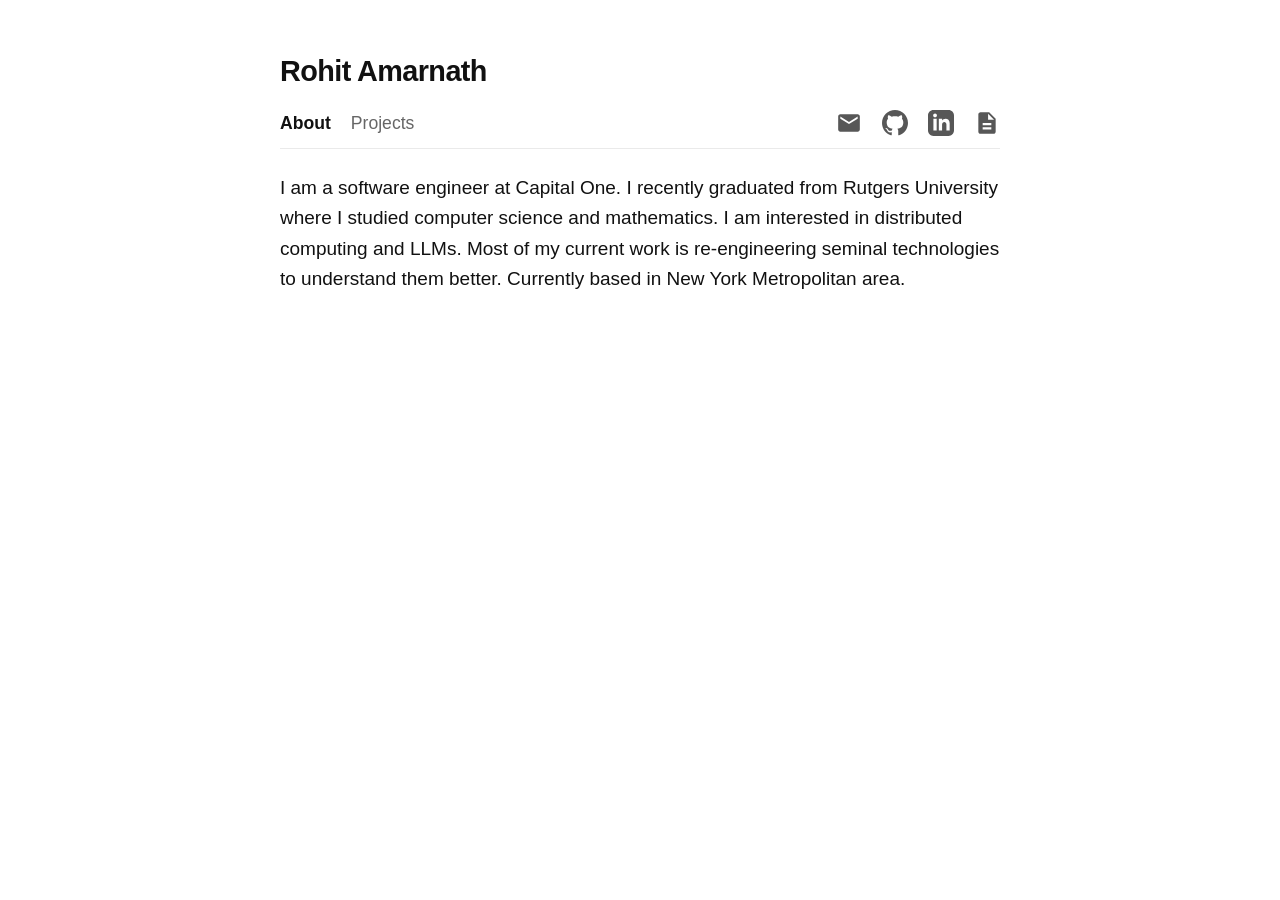
==== index.html @ e361f15b "portfolio" ====
<!DOCTYPE html>
<html lang="en">
<head>
    <meta charset="UTF-8">
    <meta name="viewport" content="width=device-width, initial-scale=1.0">
    <title>Rohit Amarnath</title>
    <link rel="stylesheet" href="styles.css">
</head>
<body>

    <header>
        <h1>Rohit Amarnath</h1>
        
        <div class="nav-bar">
            <div class="tabs">
                <button onclick="show('about')" id="btn-about" class="active">About</button>
                <button onclick="show('projects')" id="btn-projects">Projects</button>
            </div>

            <div class="icons">
                <span id="copy-feedback">Email copied</span>

                <button onclick="copyEmail('rohitamar@example.com')" aria-label="Copy Email">
                    <svg viewBox="0 0 24 24"><path d="M20 4H4c-1.1 0-1.99.9-1.99 2L2 18c0 1.1.9 2 2 2h16c1.1 0 2-.9 2-2V6c0-1.1-.9-2-2-2zm0 4l-8 5-8-5V6l8 5 8-5v2z"/></svg>
                </button>

                <a href="https://github.com/rohitamar" target="_blank" aria-label="GitHub">
                    <svg viewBox="0 0 24 24"><path d="M12 0c-6.626 0-12 5.373-12 12 0 5.302 3.438 9.8 8.207 11.387.599.111.793-.261.793-.577v-2.234c-3.338.726-4.033-1.416-4.033-1.416-.546-1.387-1.333-1.756-1.333-1.756-1.089-.745.083-.729.083-.729 1.205.084 1.839 1.237 1.839 1.237 1.07 1.834 2.807 1.304 3.492.997.107-.775.418-1.305.762-1.604-2.665-.305-5.467-1.334-5.467-5.931 0-1.311.469-2.381 1.236-3.221-.124-.303-.535-1.524.117-3.176 0 0 1.008-.322 3.301 1.23.957-.266 1.983-.399 3.003-.404 1.02.005 2.047.138 3.006.404 2.291-1.552 3.297-1.23 3.297-1.23.653 1.653.242 2.874.118 3.176.77.84 1.235 1.911 1.235 3.221 0 4.609-2.807 5.624-5.479 5.921.43.372.823 1.102.823 2.222v3.293c0 .319.192.694.801.576 4.765-1.589 8.199-6.086 8.199-11.386 0-6.627-5.373-12-12-12z"/></svg>
                </a>
                
                <a href="https://linkedin.com/in/rohitamar" target="_blank" aria-label="LinkedIn">
                    <svg viewBox="0 0 24 24"><path d="M19 0h-14c-2.761 0-5 2.239-5 5v14c0 2.761 2.239 5 5 5h14c2.762 0 5-2.239 5-5v-14c0-2.761-2.238-5-5-5zm-11 19h-3v-11h3v11zm-1.5-12.268c-.966 0-1.75-.79-1.75-1.764s.784-1.764 1.75-1.764 1.75.79 1.75 1.764-.783 1.764-1.75 1.764zm13.5 12.268h-3v-5.604c0-3.368-4-3.113-4 0v5.604h-3v-11h3v1.765c1.396-2.586 7-2.777 7 2.476v6.759z"/></svg>
                </a>
                
                <a href="/resume.pdf" target="_blank" aria-label="Resume">
                    <svg viewBox="0 0 24 24"><path d="M14 2H6c-1.1 0-1.99.9-1.99 2L4 20c0 1.1.89 2 1.99 2H18c1.1 0 2-.9 2-2V8l-6-6zm2 16H8v-2h8v2zm0-4H8v-2h8v2zm-3-5V3.5L18.5 9H13z"/></svg>
                </a>
            </div>
        </div>
    </header>

    <section id="about" class="active">
        <p>
            I am a software engineer at Capital One. I recently graduated from Rutgers University where I studied computer science and mathematics. I am interested in distributed computing and LLMs. Most of my current work is re-engineering seminal technologies to understand them better. Currently based in New York Metropolitan area.
        </p>
    </section>

    <section id="projects">
        <div class="project-item">
            <div class="project-header">
                <a href="https://github.com/rohitamar/llmcompress" class="project-title">llmcompress</a>
            </div>
            <div class="project-desc">Comparing traditional compression algorithms with an LLM based approach</div>
        </div>

        <div class="project-item">
            <div class="project-header">
                <a href="https://github.com/rohitamar/kvstore" class="project-title">kvstore</a>
            </div>
            <div class="project-desc">Distributed cache (key value store). Loosely inspired by <strong>Bitcask</strong></div>
        </div>

        <div class="project-item">
            <div class="project-header">
                <a href="https://github.com/rohitamar/rlgym" class="project-title">rlgym</a>
            </div>
            <div class="project-desc">Reinforcement learning algorithms (Q-learning, SARSA, etc) on Gymnasium environments</div>
        </div>

        <div class="project-item">
            <div class="project-header">
                <a href="https://github.com/rohitamar/simplegrad" class="project-title">simplegrad</a>
            </div>
            <div class="project-desc">Implementation of <strong>torch.autograd</strong></div>
        </div>

        <div class="project-item">
            <div class="project-header">
                <a href="https://github.com/rohitamar/mapreduce" class="project-title">mapreduce</a>
            </div>
            <div class="project-desc">Implementation of the <strong>MapReduce</strong> algorithm with gRPC</div>
        </div>

        <div class="project-item">
            <div class="project-header">
                <a href="https://github.com/rohitamar/hex" class="project-title">Hex</a>
            </div>
            <div class="project-desc"><strong>Monte Carlo Tree Search</strong> and <strong>Minimax</strong> bots for the game of <strong>Hex</strong></div>
        </div>

        <div class="project-item">
            <div class="project-header">
                <a href="https://github.com/rohitamar/ndarray" class="project-title">ndarray</a>
            </div>
            <div class="project-desc">C++ implementation of Numpy's ndarray</div>
        </div>
    </section>

    <script>
        // Tab Switcher
        function show(id) {
            document.querySelectorAll('section').forEach(s => s.classList.remove('active'));
            document.querySelectorAll('.tabs button').forEach(b => b.classList.remove('active'));
            
            document.getElementById(id).classList.add('active');
            document.getElementById('btn-' + id).classList.add('active');
        }

        // Email Copy Logic
        function copyEmail(email) {
            navigator.clipboard.writeText(email).then(() => {
                const feedback = document.getElementById('copy-feedback');
                feedback.classList.add('visible');
                
                // Hide after 2 seconds
                setTimeout(() => {
                    feedback.classList.remove('visible');
                }, 2000);
            });
        }
    </script>

</body>
</html>
---- styles.css ----
:root {
    --bg-color: #ffffff;
    --text-color: #111111;
    --link-color: #0000ee;
    --meta-color: #666666;
    --font-stack: -apple-system, BlinkMacSystemFont, "Segoe UI", Helvetica, Arial, sans-serif;
    --max-width: 720px; 
}

@media (prefers-color-scheme: dark) {
    :root {
        --bg-color: #111111;
        --text-color: #f0f0f0;
        --link-color: #66b3ff;
        --meta-color: #888888;
    }
}

body {
    background-color: var(--bg-color);
    color: var(--text-color);
    font-family: var(--font-stack);
    font-size: 19px; 
    line-height: 1.6;
    margin: 0;
    padding: 3rem 1.5rem;
    max-width: var(--max-width);
    margin-left: auto;
    margin-right: auto;
}

header {
    margin-bottom: 0; 
    border-bottom: 1px solid #eaeaea;
    padding-bottom: 0.75rem;
}

@media (prefers-color-scheme: dark) {
    header { border-bottom-color: #333; }
}

h1 {
    font-size: 1.8rem;
    font-weight: 700;
    margin: 0 0 1rem 0;
    letter-spacing: -0.02em;
}

/* Nav Container */
.nav-bar {
    display: flex;
    justify-content: space-between;
    align-items: center;
}

/* Tab Buttons */
.tabs {
    display: flex;
    gap: 1.25rem;
    font-size: 1.1rem;
}

.tabs button {
    background: none;
    border: none;
    padding: 0;
    font-family: inherit;
    font-size: inherit;
    cursor: pointer;
    color: var(--meta-color);
    font-weight: 400;
}

.tabs button:hover {
    color: var(--text-color);
    text-decoration: underline;
}

.tabs button.active {
    color: var(--text-color);
    font-weight: 700; 
}

/* Icons Group */
.icons {
    display: flex;
    gap: 1.25rem;
    align-items: center;
    position: relative; /* Needed for tooltip positioning */
}

/* Apply styles to both Links and the Email Button */
.icons a, .icons button {
    color: var(--text-color);
    display: flex;
    opacity: 0.7;
    transition: opacity 0.2s;
    background: none;
    border: none;
    padding: 0;
    cursor: pointer;
}

.icons a:hover, .icons button:hover {
    opacity: 1;
}

.icons svg {
    width: 26px;
    height: 26px;
    fill: currentColor;
}

/* Copy Feedback Tooltip */
#copy-feedback {
    position: absolute;
    right: 100%; /* Push it to the left of the icons */
    margin-right: 1rem;
    font-size: 0.9rem;
    color: var(--meta-color);
    opacity: 0;
    pointer-events: none; /* Allows clicking through it if needed */
    transition: opacity 0.3s ease;
    white-space: nowrap;
}

#copy-feedback.visible {
    opacity: 1;
}

/* SECTIONS */
section { display: none; padding-top: 1.5rem; }
section.active { display: block; }

p { 
    margin-bottom: 1.25rem;
    margin-top: 0; 
}

a.text-link {
    color: var(--text-color);
    text-decoration: underline;
    text-decoration-color: #ccc;
    text-underline-offset: 3px;
}

a.text-link:hover {
    text-decoration-color: var(--text-color);
    background-color: #f0f0f0;
}
@media (prefers-color-scheme: dark) {
    a.text-link:hover { background-color: #222; }
}

/* Project List */
.project-item { margin-bottom: 2.25rem; }

.project-header {
    display: flex;
    flex-direction: column; 
    align-items: flex-start;
    gap: 0.2rem;
    margin-bottom: 0.25rem;
}

.project-title {
    font-size: 1.25rem; 
    font-weight: 700;
    color: var(--text-color);
    text-decoration: none;
}

.project-title:hover { text-decoration: underline; }

.project-desc {
    color: var(--meta-color);
    font-size: 1.05rem; 
    margin-top: 0;
    line-height: 1.5;
}
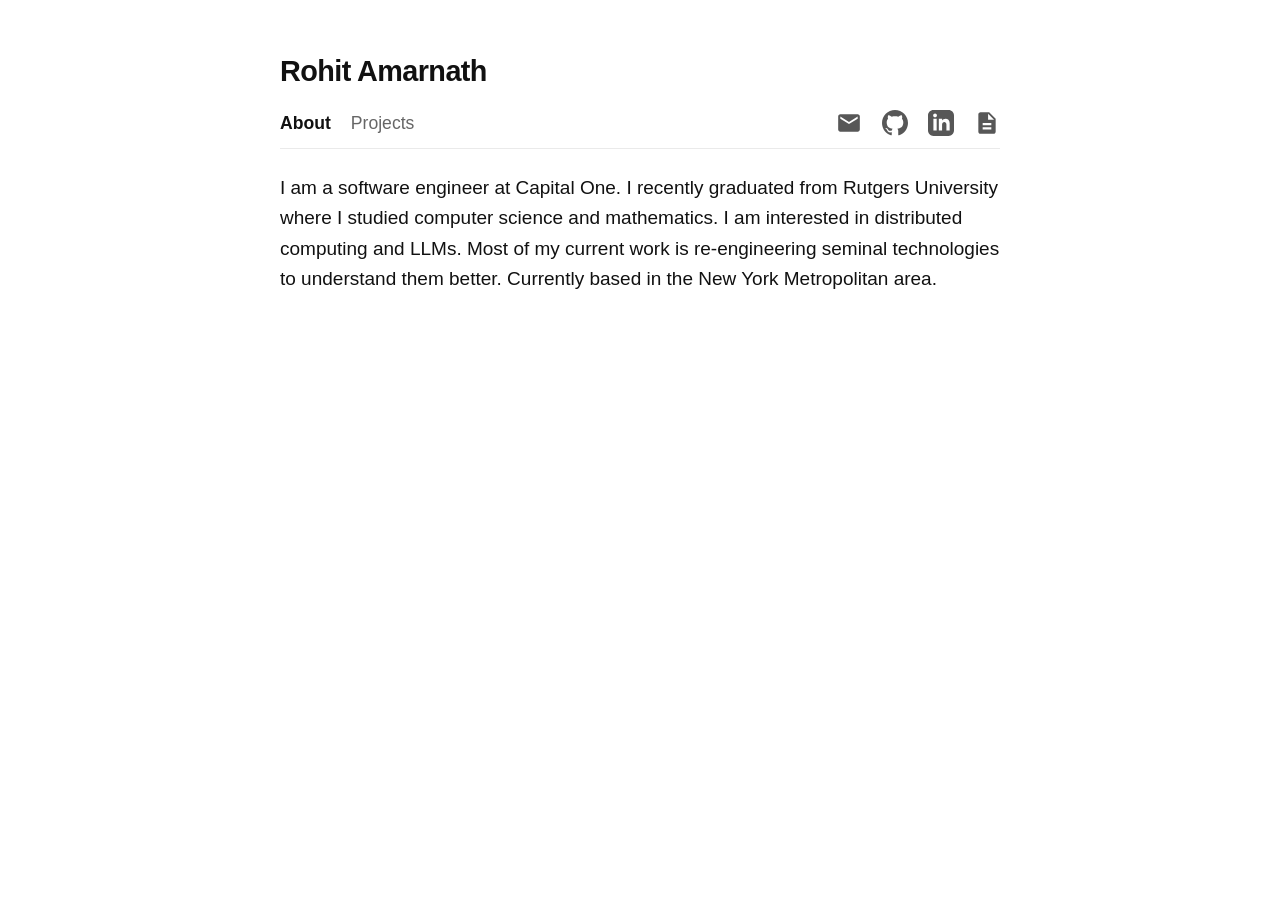
==== commit 9f664e56: "omg" ====
--- a/index.html
+++ b/index.html
@@ -20,7 +20,7 @@
             <div class="icons">
                 <span id="copy-feedback">Email copied</span>
 
-                <button onclick="copyEmail('rohitamar@example.com')" aria-label="Copy Email">
+                <button onclick="copyEmail('rohitamar@gmail.com')" aria-label="Copy Email">
                     <svg viewBox="0 0 24 24"><path d="M20 4H4c-1.1 0-1.99.9-1.99 2L2 18c0 1.1.9 2 2 2h16c1.1 0 2-.9 2-2V6c0-1.1-.9-2-2-2zm0 4l-8 5-8-5V6l8 5 8-5v2z"/></svg>
                 </button>
 
@@ -41,7 +41,7 @@
 
     <section id="about" class="active">
         <p>
-            I am a software engineer at Capital One. I recently graduated from Rutgers University where I studied computer science and mathematics. I am interested in distributed computing and LLMs. Most of my current work is re-engineering seminal technologies to understand them better. Currently based in New York Metropolitan area.
+            I am a software engineer at Capital One. I recently graduated from Rutgers University where I studied computer science and mathematics. I am interested in distributed computing and LLMs. Most of my current work is re-engineering seminal technologies to understand them better. Currently based in the New York Metropolitan area.
         </p>
     </section>
 
@@ -87,12 +87,19 @@
             </div>
             <div class="project-desc"><strong>Monte Carlo Tree Search</strong> and <strong>Minimax</strong> bots for the game of <strong>Hex</strong></div>
         </div>
+        
+        <div class="project-item">
+            <div class="project-header">
+                <a href="https://github.com/rohitamar/simplegpt" class="project-title">simplegpt</a>
+            </div>
+            <div class="project-desc">Implementation of N-gram, NPLM, RNN and Transformer based GPTs. Loosely inspired by nanoGPT</div>
+        </div>
 
         <div class="project-item">
             <div class="project-header">
                 <a href="https://github.com/rohitamar/ndarray" class="project-title">ndarray</a>
             </div>
-            <div class="project-desc">C++ implementation of Numpy's ndarray</div>
+            <div class="project-desc">C++ implementation of numpy.ndarray</div>
         </div>
     </section>
 
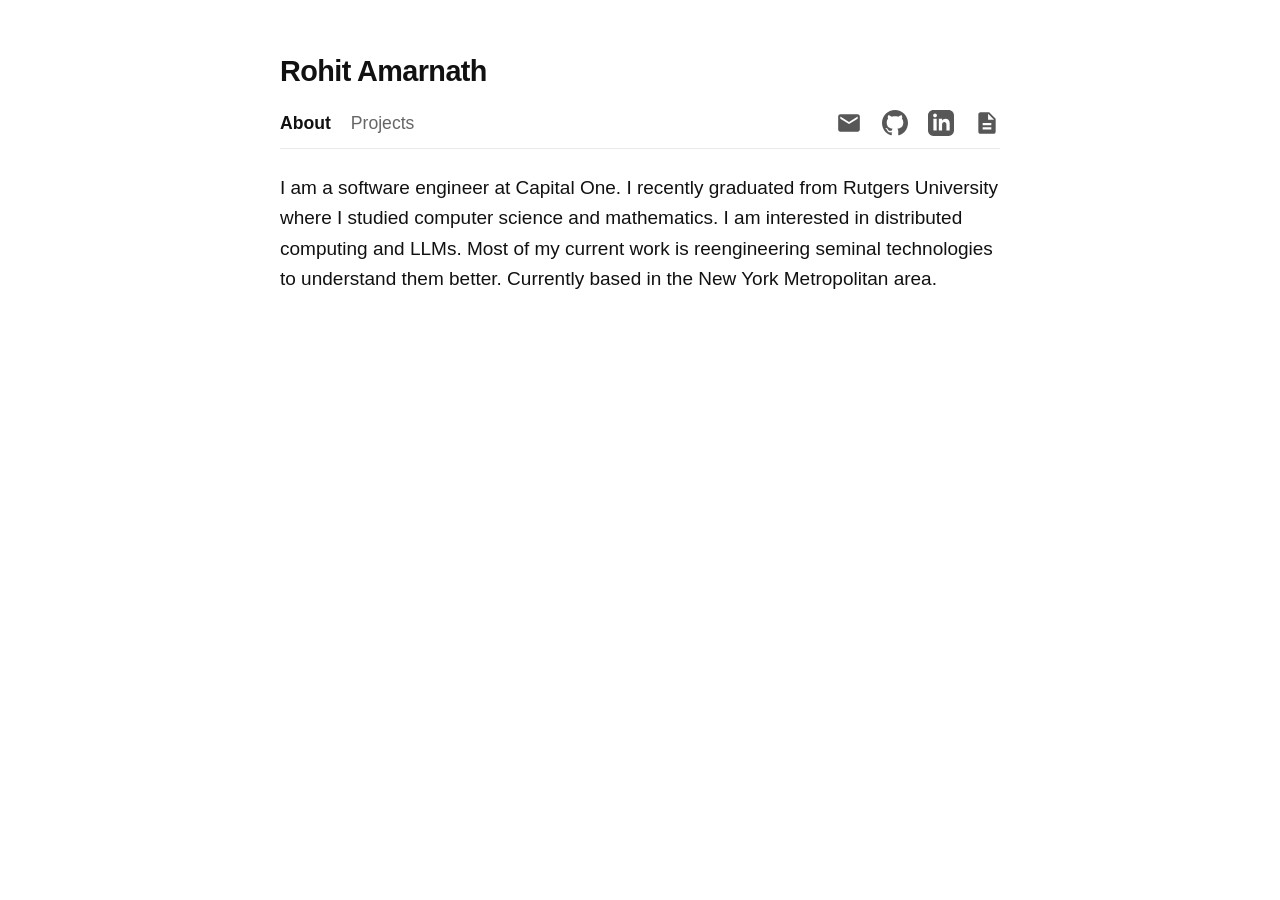
==== commit 3459c485: "ok, good for now" ====
--- a/index.html
+++ b/index.html
@@ -41,7 +41,7 @@
 
     <section id="about" class="active">
         <p>
-            I am a software engineer at Capital One. I recently graduated from Rutgers University where I studied computer science and mathematics. I am interested in distributed computing and LLMs. Most of my current work is re-engineering seminal technologies to understand them better. Currently based in the New York Metropolitan area.
+            I am a software engineer at Capital One. I recently graduated from Rutgers University where I studied computer science and mathematics. I am interested in distributed computing and LLMs. Most of my current work is reengineering seminal technologies to understand them better. Currently based in the New York Metropolitan area.
         </p>
     </section>
 
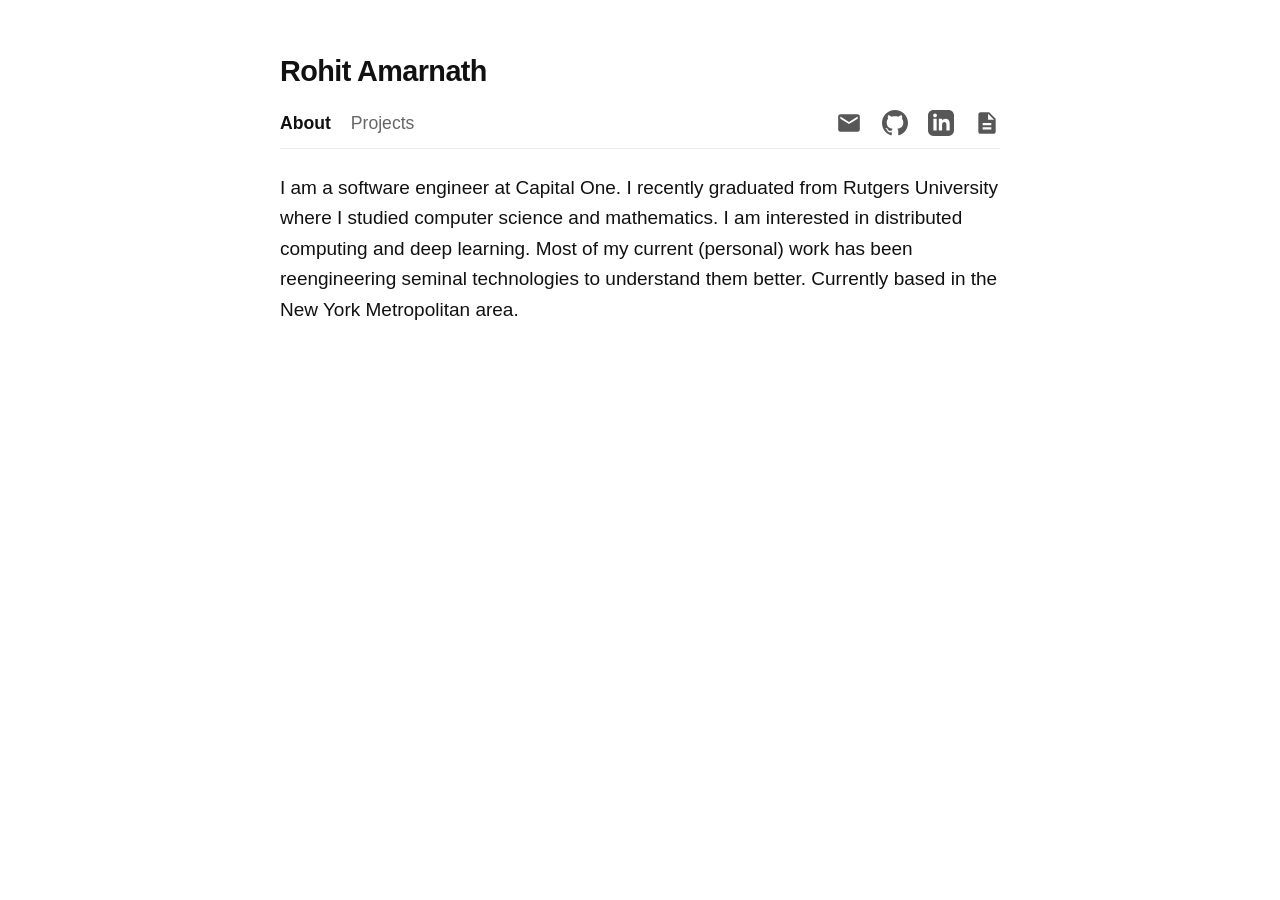
==== commit 5224ed69: "im farming commits" ====
--- a/index.html
+++ b/index.html
@@ -41,17 +41,17 @@
 
     <section id="about" class="active">
         <p>
-            I am a software engineer at Capital One. I recently graduated from Rutgers University where I studied computer science and mathematics. I am interested in distributed computing and LLMs. Most of my current work is reengineering seminal technologies to understand them better. Currently based in the New York Metropolitan area.
+            I am a software engineer at Capital One. I recently graduated from Rutgers University where I studied computer science and mathematics. I am interested in distributed computing and deep learning. Most of my current (personal) work has been reengineering seminal technologies to understand them better. Currently based in the New York Metropolitan area.
         </p>
     </section>
 
     <section id="projects">
-        <div class="project-item">
+        <!-- <div class="project-item">
             <div class="project-header">
                 <a href="https://github.com/rohitamar/llmcompress" class="project-title">llmcompress</a>
             </div>
             <div class="project-desc">Comparing traditional compression algorithms with an LLM based approach</div>
-        </div>
+        </div> -->
 
         <div class="project-item">
             <div class="project-header">
@@ -60,12 +60,12 @@
             <div class="project-desc">Distributed cache (key value store). Loosely inspired by <strong>Bitcask</strong></div>
         </div>
 
-        <div class="project-item">
+        <!-- <div class="project-item">
             <div class="project-header">
                 <a href="https://github.com/rohitamar/rlgym" class="project-title">rlgym</a>
             </div>
-            <div class="project-desc">Reinforcement learning algorithms (Q-learning, SARSA, etc) on Gymnasium environments</div>
-        </div>
+            <div class="project-desc">Reinforcement learning algorithms on Gymnasium environments</div>
+        </div> -->
 
         <div class="project-item">
             <div class="project-header">
@@ -92,14 +92,14 @@
             <div class="project-header">
                 <a href="https://github.com/rohitamar/simplegpt" class="project-title">simplegpt</a>
             </div>
-            <div class="project-desc">Implementation of N-gram, NPLM, RNN and Transformer based GPTs. Loosely inspired by nanoGPT</div>
+            <div class="project-desc"><strong>N-gram, NPLM, RNN</strong> and <strong>Transformer</strong> based GPTs. Loosely inspired by nanoGPT</div>
         </div>
 
         <div class="project-item">
             <div class="project-header">
                 <a href="https://github.com/rohitamar/ndarray" class="project-title">ndarray</a>
             </div>
-            <div class="project-desc">C++ implementation of numpy.ndarray</div>
+            <div class="project-desc">C++ implementation of <strong>numpy.ndarray</strong></div>
         </div>
     </section>
 
